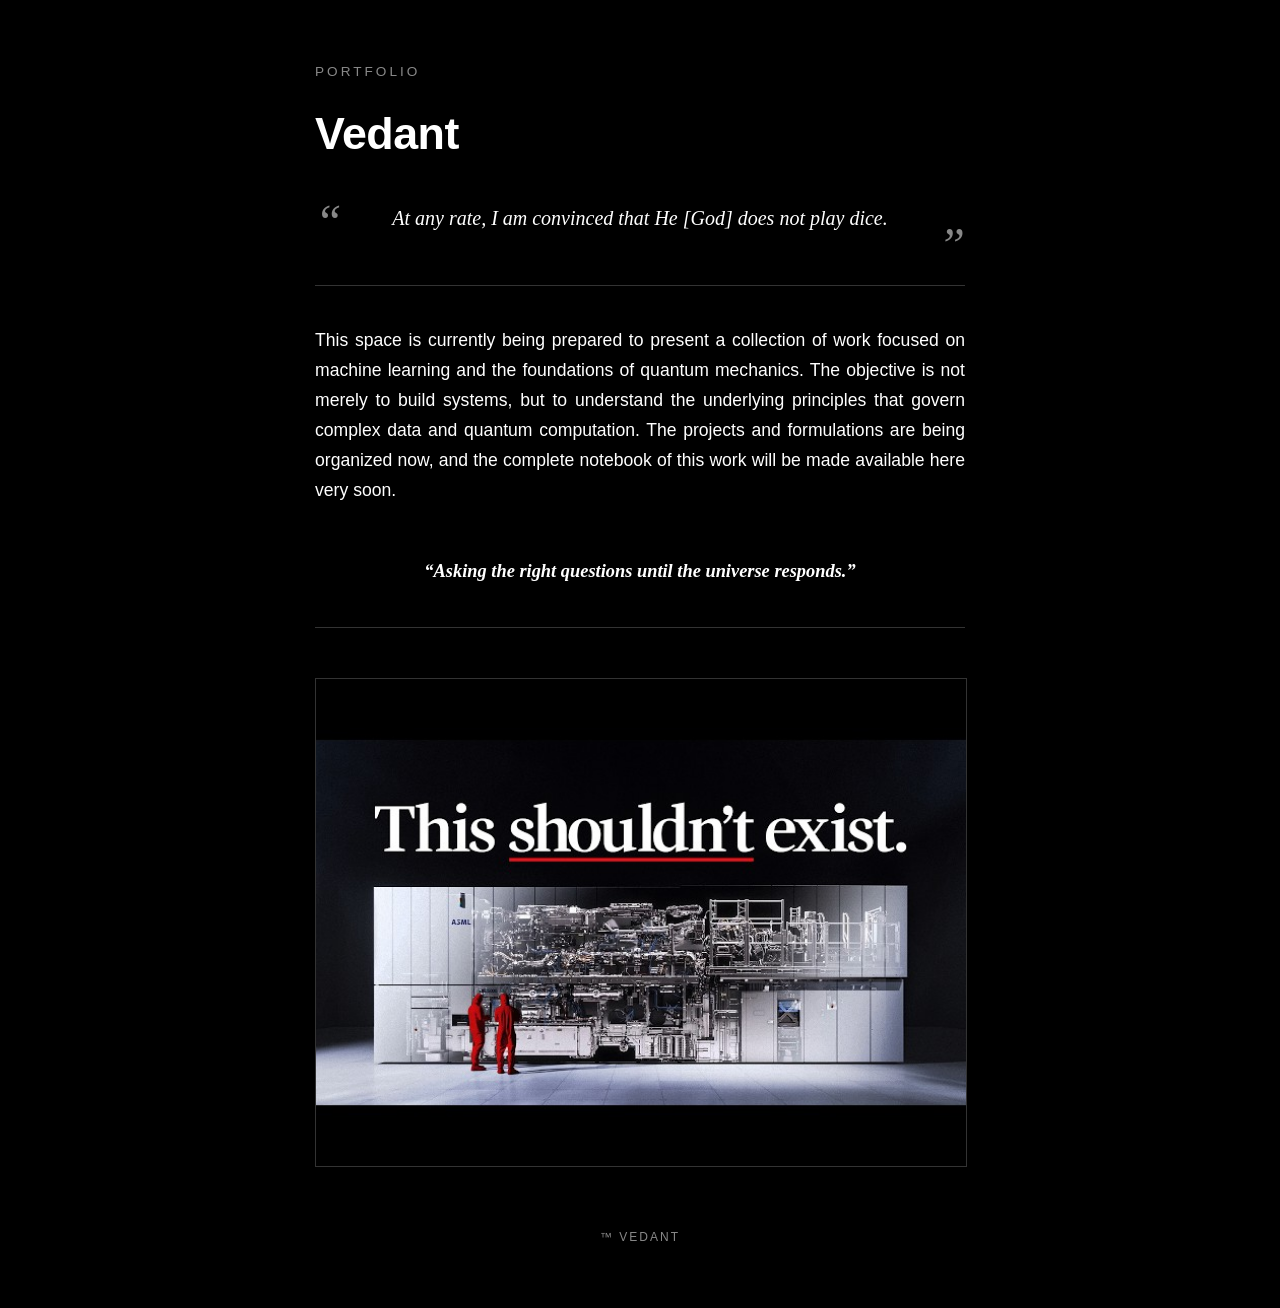
==== index.html @ 319d09ed "Add files via upload" ====
<!DOCTYPE html>
<html lang="en">
<head>
    <meta charset="UTF-8">
    <meta name="viewport" content="width=device-width, initial-scale=1.0">
    <title>Portfolio | Vedant</title>
    <style>
        :root {
            --bg-color: #000000;
            --text-color: #ffffff;
            --accent-color: #ffffff;
            --card-border: #333333;
            --muted-text: #888888;
        }

        body {
            font-family: -apple-system, BlinkMacSystemFont, "Segoe UI", Roboto, Helvetica, Arial, sans-serif;
            background-color: var(--bg-color);
            color: var(--text-color);
            line-height: 1.7;
            margin: 0;
            padding: 60px 20px;
            display: flex;
            flex-direction: column;
            align-items: center;
        }

        .container {
            max-width: 650px;
            width: 100%;
        }

        header {
            margin-bottom: 50px;
        }

        .site-title {
            font-size: 0.85rem;
            text-transform: uppercase;
            letter-spacing: 3px;
            color: var(--muted-text);
            margin: 0 0 12px 0;
        }

        .name-headline {
            font-size: 2.8rem;
            font-weight: 800;
            margin: 0 0 30px 0;
            letter-spacing: -0.5px;
        }

        /* Professional Academic Quote Symbols */
        .academic-quote {
            position: relative;
            font-family: "Georgia", serif;
            font-style: italic;
            font-size: 1.25rem;
            color: var(--text-color);
            margin: 0 0 50px 0;
            padding: 0 30px;
            text-align: center;
        }

        .academic-quote::before {
            content: "“";
            font-size: 3rem;
            font-family: "Georgia", serif;
            position: absolute;
            left: 0;
            top: -20px;
            color: var(--muted-text);
        }

        .academic-quote::after {
            content: "”";
            font-size: 3rem;
            font-family: "Georgia", serif;
            position: absolute;
            right: 0;
            bottom: -50px;
            color: var(--muted-text);
        }

        /* Container Content */
        .content-card {
            border-top: 1px solid var(--card-border);
            border-bottom: 1px solid var(--card-border);
            padding: 40px 0;
            margin-bottom: 50px;
        }

        .main-text {
            font-size: 1.1rem;
            color: var(--text-color);
            margin: 0 0 50px 0; /* Creates explicit two-line height space */
            text-align: justify;
        }

        .sub-quote {
            font-family: "Georgia", serif;
            font-style: italic;
            font-size: 1.15rem;
            color: var(--text-color);
            text-align: center;
            display: block;
            font-weight: bold;
        }

        /* Image Display */
        .image-wrapper {
            width: 100%;
            margin-bottom: 60px;
            border: 1px solid var(--card-border);
        }

        .image-wrapper img {
            width: 100%;
            height: auto;
            display: block;
        }

        /* Small Custom Trademark Container */
        footer {
            width: 100%;
            text-align: center;
        }

        .trademark {
            font-size: 0.75rem;
            letter-spacing: 2px;
            color: var(--muted-text);
            text-transform: uppercase;
        }
    </style>
</head>
<body>

    <div class="container">
        
        <header>
            <p class="site-title">Portfolio</p>
            <h1 class="name-headline"><b>Vedant</b></h1>
            <blockquote class="academic-quote">
                At any rate, I am convinced that He [God] does not play dice.
            </blockquote>
        </header>

        <div class="content-card">
            <p class="main-text">
                This space is currently being prepared to present a collection of work focused on machine learning and the foundations of quantum mechanics. The objective is not merely to build systems, but to understand the underlying principles that govern complex data and quantum computation. The projects and formulations are being organized now, and the complete notebook of this work will be made available here very soon.
            </p>
            <span class="sub-quote">
                “Asking the right questions until the universe responds.”
            </span>
        </div>

        <div class="image-wrapper">
            <img src="profile.jpg" alt="Portfolio Image">
        </div>

        <footer>
            <div class="trademark">
                ™ VEDANT
            </div>
        </footer>

    </div>

</body>
</html>
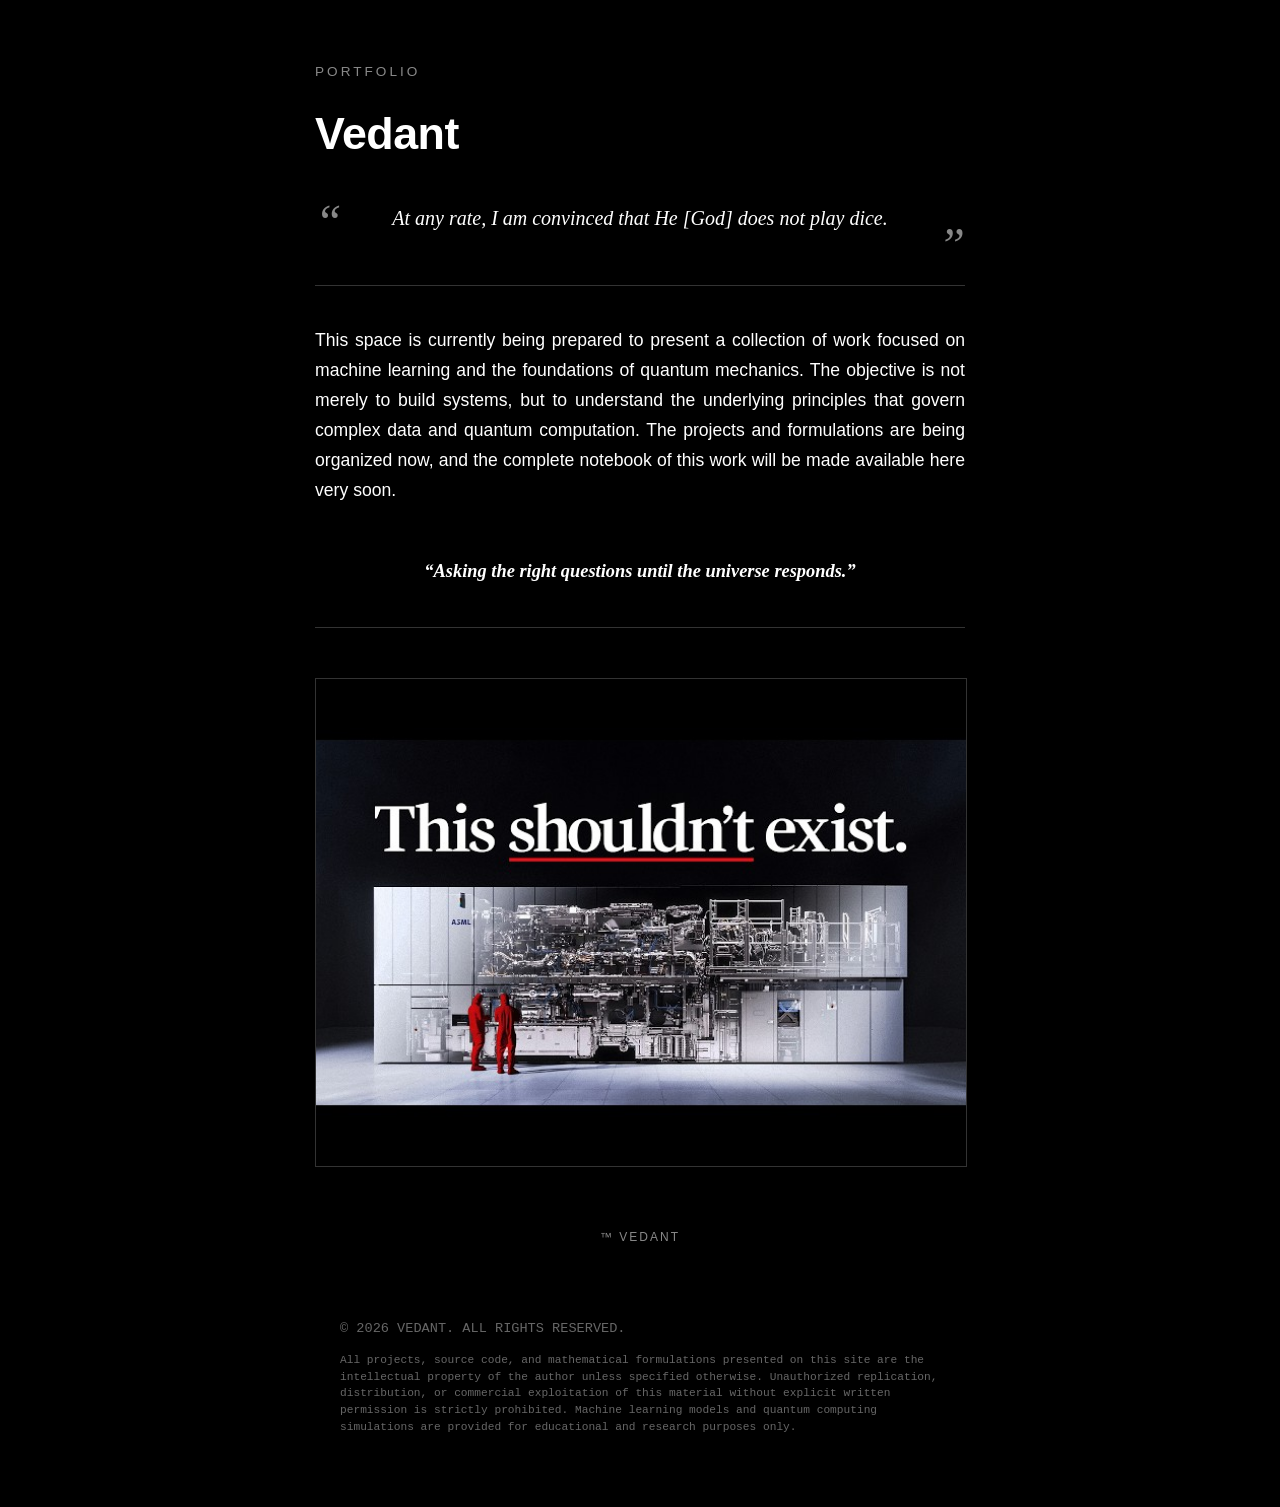
==== commit 3a078d4a: "Update index.html" ====
--- a/index.html
+++ b/index.html
@@ -168,3 +168,33 @@
 
 </body>
 </html>
+<!-- Copyright and Disclaimer Footer -->
+<div class="custom-footer">
+    <p class="copyright-text">&copy; 2026 VEDANT. All rights reserved.</p>
+    <p class="disclaimer-paragraph">
+        All projects, source code, and mathematical formulations presented on this site are the intellectual property of the author unless specified otherwise. Unauthorized replication, distribution, or commercial exploitation of this material without explicit written permission is strictly prohibited. Machine learning models and quantum computing simulations are provided for educational and research purposes only.
+    </p>
+</div>
+
+<style>
+    .custom-footer {
+        margin-top: 2rem;
+        padding-top: 1.5rem;
+        font-family: ui-monospace, SFMono-Regular, SF Mono, Menlo, Monaco, Consolas, "Liberation Mono", "Courier New", monospace;
+        color: rgba(255, 255, 255, 0.4); /* Muted off-white to perfectly blend with the minimal dark theme */
+        text-align: left;
+    }
+
+    .copyright-text {
+        font-size: 0.85rem;
+        font-weight: 500;
+        margin-bottom: 0.5rem;
+        text-transform: uppercase;
+    }
+
+    .disclaimer-paragraph {
+        font-size: 0.7rem;
+        line-height: 1.5;
+        max-width: 600px;
+    }
+</style>
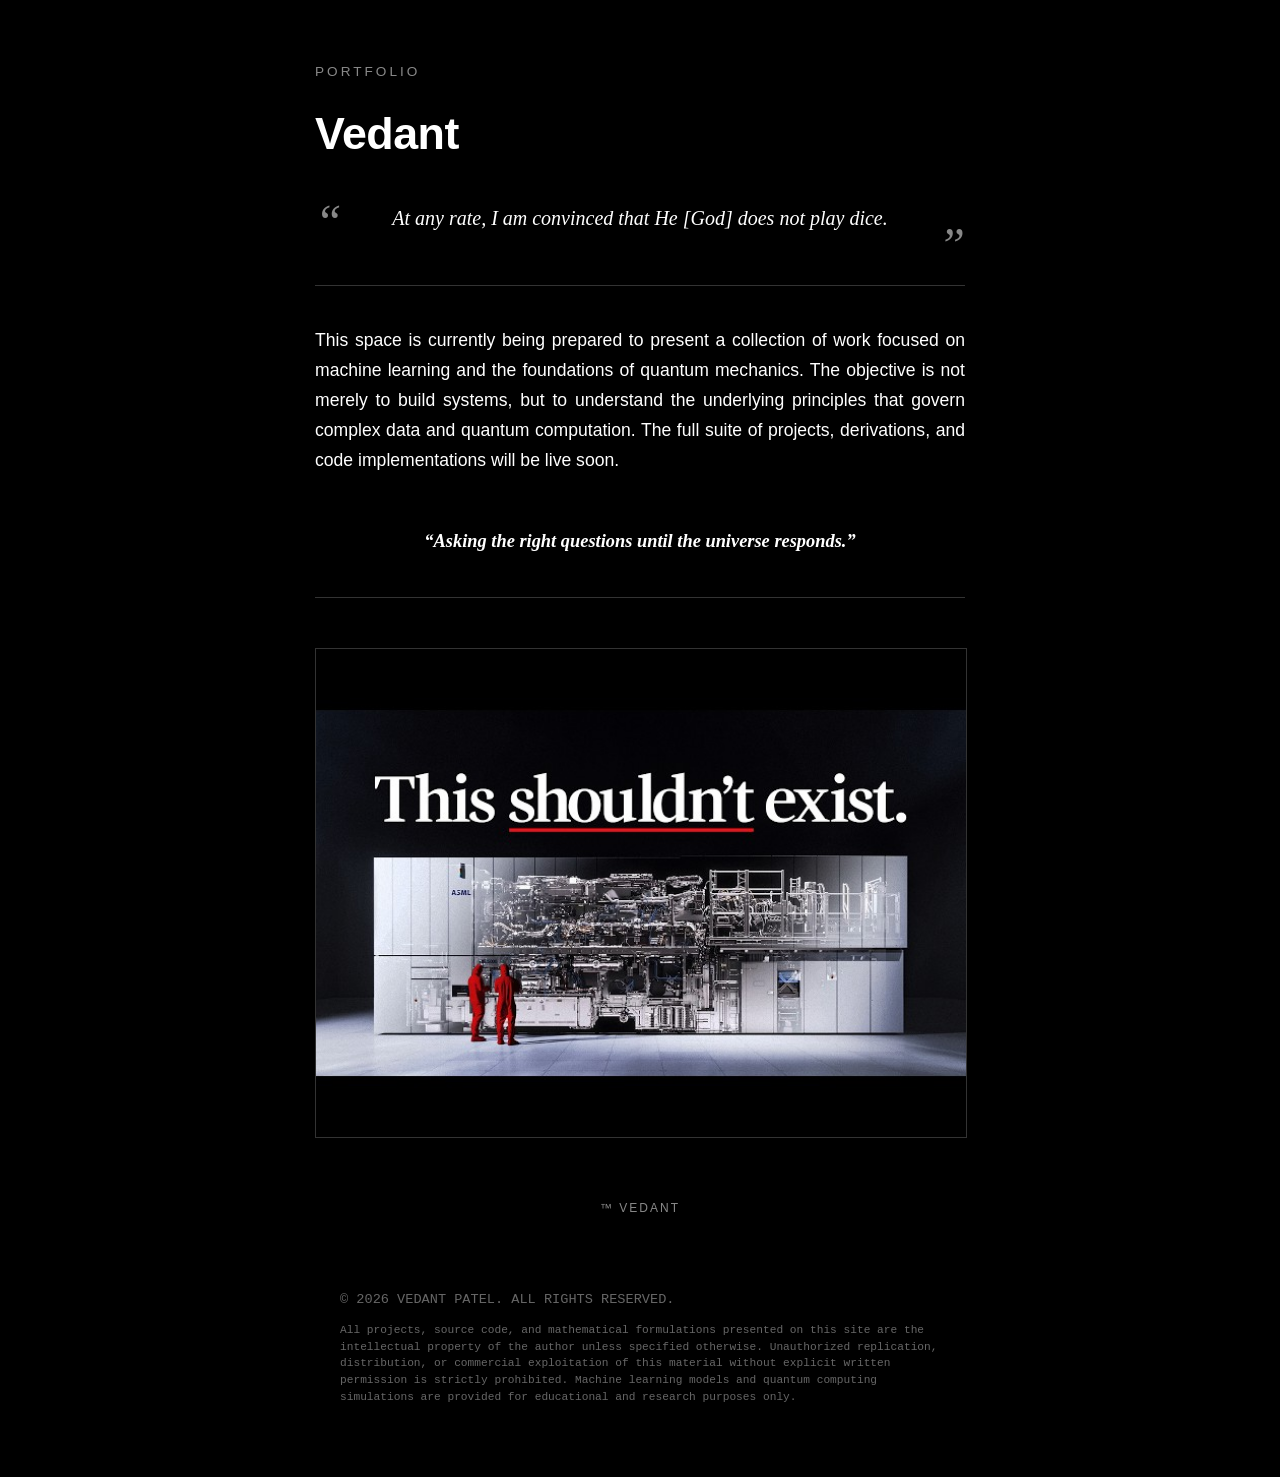
==== commit e143d638: "Upd" ====
--- a/index.html
+++ b/index.html
@@ -131,6 +131,113 @@
             color: var(--muted-text);
             text-transform: uppercase;
         }
+
+        /* =======================================
+           SAFE COOKIE POPUP SYSTEM (MULTIPLE OPTIONS)
+           ======================================= */
+        
+        /* Backdrop Overlay */
+        #pf-cookie-modal {
+            position: fixed;
+            top: 0;
+            left: 0;
+            width: 100%;
+            height: 100%;
+            background: rgba(0, 0, 0, 0.75); /* Dark mask */
+            z-index: 99999;
+            display: none; /* Controlled by JS */
+            justify-content: center;
+            align-items: center;
+            padding: 20px;
+        }
+
+        /* The Card Design */
+        #pf-cookie-modal .pf-cookie-content {
+            position: relative;
+            width: 100%;
+            max-width: 440px;
+            background: #111111; 
+            border: 1px solid var(--card-border);
+            padding: 45px 35px 35px 35px;
+            text-align: center;
+            border-radius: 4px;
+            box-shadow: 0 20px 40px rgba(0, 0, 0, 0.6);
+        }
+
+        /* Content Text */
+        #pf-cookie-modal .pf-cookie-content p {
+            color: var(--text-color);
+            font-size: 0.95rem;
+            font-weight: 400;
+            line-height: 1.6;
+            margin: 0 0 25px 0;
+            text-align: center;
+        }
+
+        /* Main Action Button (Accept All) */
+        #pf-cookie-modal .pf-cookie-content .btn-accept {
+            background: var(--accent-color);
+            color: var(--bg-color);
+            padding: 12px 0;
+            font-size: 0.9rem;
+            font-weight: 700;
+            letter-spacing: 1px;
+            text-transform: uppercase;
+            width: 100%;
+            border: 1px solid var(--accent-color);
+            border-radius: 2px;
+            cursor: pointer;
+            transition: all 0.2s ease;
+            margin-bottom: 20px;
+        }
+
+        #pf-cookie-modal .pf-cookie-content .btn-accept:hover {
+            background: transparent;
+            color: var(--text-color);
+        }
+
+        /* Secondary Link Actions Container */
+        #pf-cookie-modal .pf-cookie-options {
+            display: flex;
+            justify-content: space-between;
+            gap: 15px;
+            padding: 0 5px;
+        }
+
+        /* Minimal Sub-options Links */
+        #pf-cookie-modal .pf-cookie-options button {
+            background: transparent;
+            border: none;
+            color: var(--muted-text);
+            font-size: 0.8rem;
+            text-transform: uppercase;
+            letter-spacing: 1px;
+            cursor: pointer;
+            padding: 5px 0;
+            transition: color 0.2s ease;
+            text-decoration: underline;
+            text-underline-offset: 4px;
+        }
+
+        #pf-cookie-modal .pf-cookie-options button:hover {
+            color: var(--text-color);
+        }
+
+        /* Clean "X" Close Button */
+        #pf-cookie-modal .pf-cookie-close {
+            position: absolute;
+            top: 15px;
+            right: 20px;
+            font-size: 24px;
+            color: var(--muted-text);
+            cursor: pointer;
+            line-height: 1;
+            transition: color 0.2s ease;
+        }
+
+        #pf-cookie-modal .pf-cookie-close:hover {
+            color: var(--text-color);
+        }
     </style>
 </head>
 <body>
@@ -147,7 +254,7 @@
 
         <div class="content-card">
             <p class="main-text">
-                This space is currently being prepared to present a collection of work focused on machine learning and the foundations of quantum mechanics. The objective is not merely to build systems, but to understand the underlying principles that govern complex data and quantum computation. The projects and formulations are being organized now, and the complete notebook of this work will be made available here very soon.
+                This space is currently being prepared to present a collection of work focused on machine learning and the foundations of quantum mechanics. The objective is not merely to build systems, but to understand the underlying principles that govern complex data and quantum computation. The full suite of projects, derivations, and code implementations will be live soon.
             </p>
             <span class="sub-quote">
                 “Asking the right questions until the universe responds.”
@@ -166,11 +273,51 @@
 
     </div>
 
+    <!-- Isolated Cookie Modal UI with Multiple Choice Layout -->
+    <div id="pf-cookie-modal">
+        <div class="pf-cookie-content">
+            <span class="pf-cookie-close" onclick="closeCookieModal()">&times;</span>
+            <p>Our website uses cookies to improve your user experience. By continuing to explore this workspace, you agree to our privacy policy.</p>
+            
+            <!-- Primary Action -->
+            <button type="button" class="btn-accept" onclick="closeCookieModal()">Accept All</button>
+            
+            <!-- Secondary Actions -->
+            <div class="pf-cookie-options">
+                <button type="button" onclick="closeCookieModal()">Reject All</button>
+                <button type="button" onclick="closeCookieModal()">Mandatory Only</button>
+            </div>
+        </div>
+    </div>
+
+    <!-- Script Handling Popup Trigger Safely -->
+    <script>
+        const cookieModal = document.getElementById("pf-cookie-modal");
+
+        function showCookieModal() {
+            if (cookieModal) {
+                cookieModal.style.display = "flex";
+            }
+        }
+
+        function closeCookieModal() {
+            if (cookieModal) {
+                cookieModal.style.display = "none";
+            }
+        }
+
+        // Delay popup trigger by 2 seconds (2000ms) after layout renders
+        window.addEventListener('DOMContentLoaded', () => {
+            setTimeout(showCookieModal, 2000);
+        });
+    </script>
+
 </body>
 </html>
+
 <!-- Copyright and Disclaimer Footer -->
 <div class="custom-footer">
-    <p class="copyright-text">&copy; 2026 VEDANT. All rights reserved.</p>
+    <p class="copyright-text">&copy; 2026 VEDANT PATEL. All rights reserved.</p>
     <p class="disclaimer-paragraph">
         All projects, source code, and mathematical formulations presented on this site are the intellectual property of the author unless specified otherwise. Unauthorized replication, distribution, or commercial exploitation of this material without explicit written permission is strictly prohibited. Machine learning models and quantum computing simulations are provided for educational and research purposes only.
     </p>
@@ -197,4 +344,4 @@
         line-height: 1.5;
         max-width: 600px;
     }
-</style>
+</style>
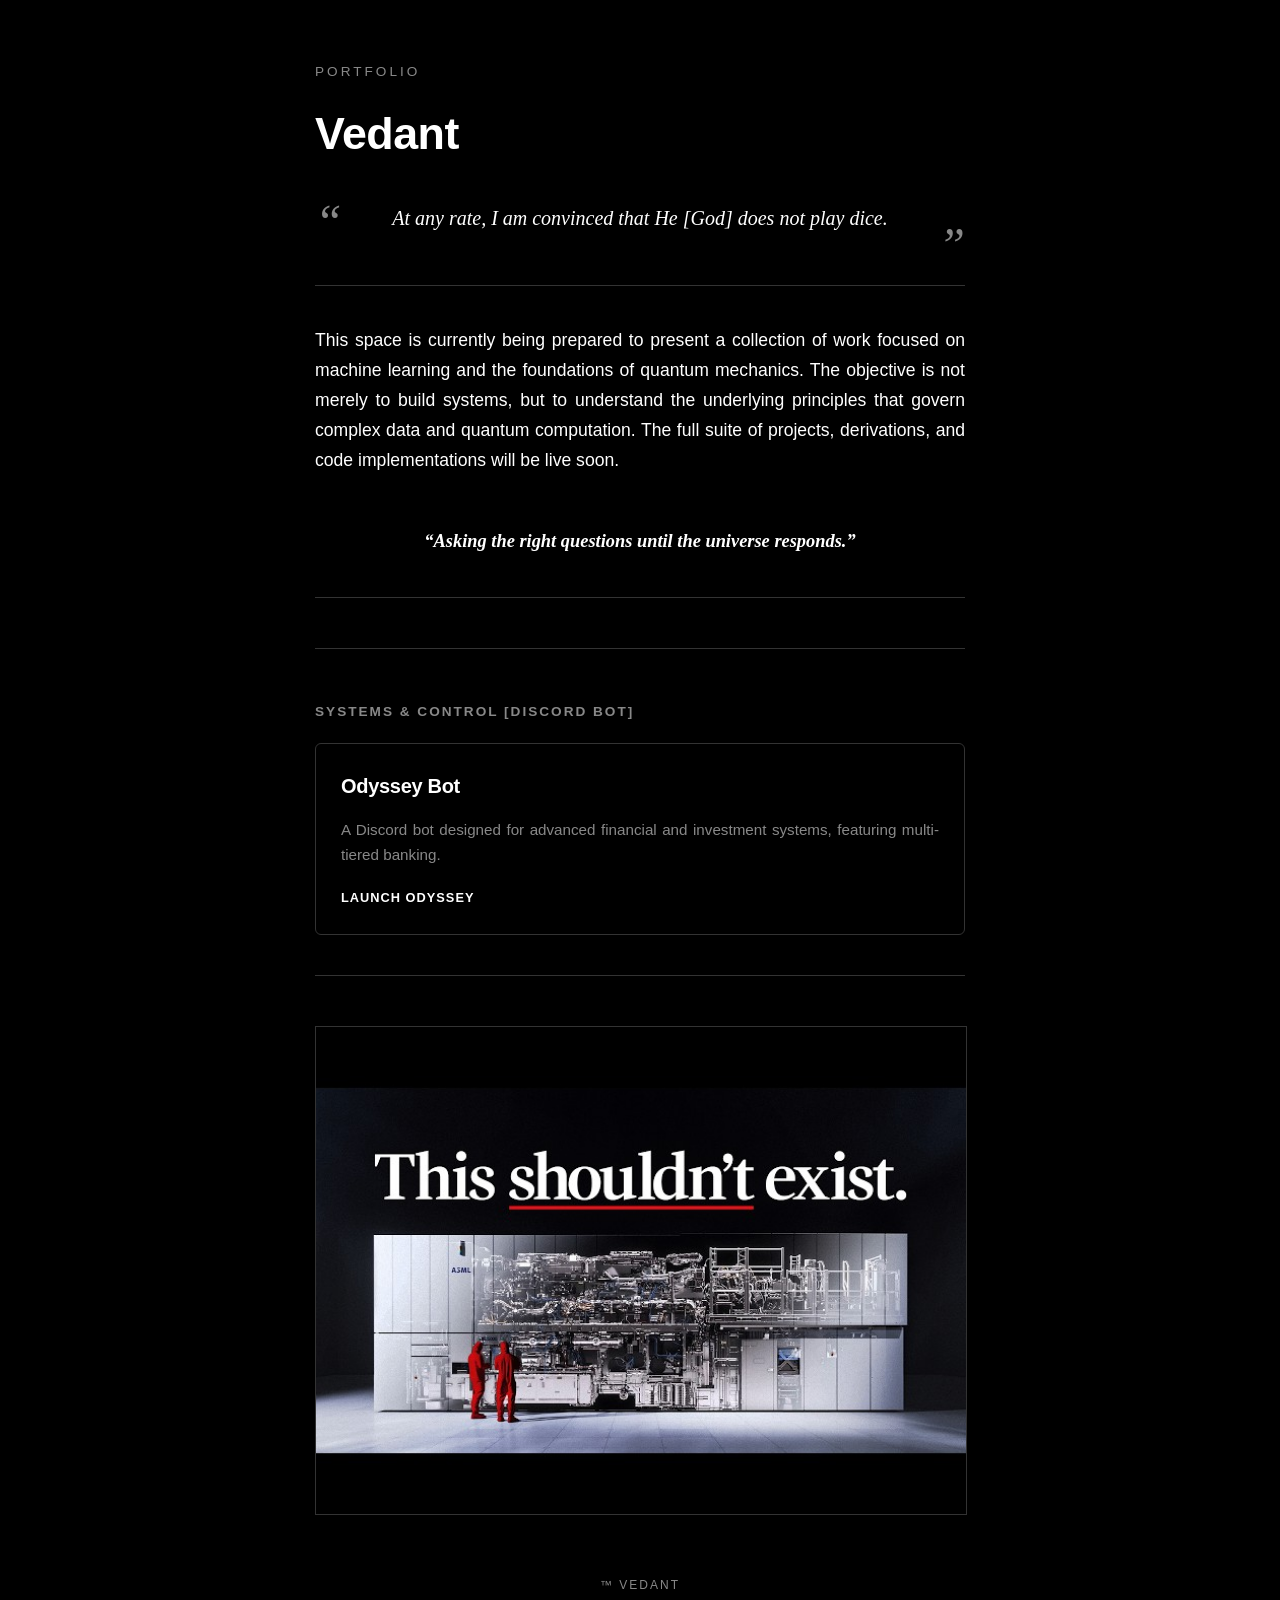
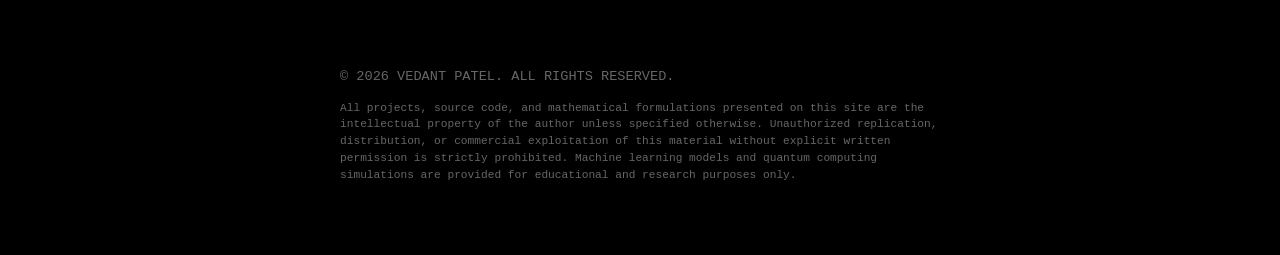
==== commit 01031cc4: "update bot" ====
--- a/index.html
+++ b/index.html
@@ -260,6 +260,21 @@
                 “Asking the right questions until the universe responds.”
             </span>
         </div>
+        <div style="border-top: 1px solid #333333; border-bottom: 1px solid #333333; padding: 40px 0; margin-bottom: 50px; width: 100%;">
+    <h2 style="font-size: 0.85rem; text-transform: uppercase; letter-spacing: 2px; color: #888888; margin-bottom: 20px; font-family: -apple-system, BlinkMacSystemFont, sans-serif;">Systems & Control [Discord Bot]</h2>
+    
+    <a href="BotPanel/bot.html" style="background: #000000; border: 1px solid #333333; border-radius: 6px; padding: 25px; display: flex; flex-direction: column; gap: 15px; text-decoration: none; color: #ffffff; cursor: pointer; transition: background 0.2s ease, border-color 0.2s ease; font-family: -apple-system, BlinkMacSystemFont, sans-serif;">
+        <div style="display: flex; justify-content: space-between; align-items: center;">
+            <span style="font-size: 1.25rem; font-weight: 700; letter-spacing: -0.3px;">Odyssey Bot</span>
+        </div>
+        <p style="font-size: 0.95rem; color: #888888; margin: 0; line-height: 1.6; text-align: justify;">
+            A Discord bot designed for advanced financial and investment systems, featuring multi-tiered banking.
+        </p>
+        <div style="font-size: 0.8rem; text-transform: uppercase; letter-spacing: 1px; font-weight: 700; color: #ffffff; margin-top: 5px; display: flex; align-items: center; gap: 5px;">
+            Launch Odyssey
+        </div>
+             </a>
+         </div>
 
         <div class="image-wrapper">
             <img src="profile.jpg" alt="Portfolio Image">
@@ -273,16 +288,14 @@
 
     </div>
 
-    <!-- Isolated Cookie Modal UI with Multiple Choice Layout -->
     <div id="pf-cookie-modal">
         <div class="pf-cookie-content">
             <span class="pf-cookie-close" onclick="closeCookieModal()">&times;</span>
             <p>Our website uses cookies to improve your user experience. By continuing to explore this workspace, you agree to our privacy policy.</p>
             
-            <!-- Primary Action -->
+          
             <button type="button" class="btn-accept" onclick="closeCookieModal()">Accept All</button>
             
-            <!-- Secondary Actions -->
             <div class="pf-cookie-options">
                 <button type="button" onclick="closeCookieModal()">Reject All</button>
                 <button type="button" onclick="closeCookieModal()">Mandatory Only</button>
@@ -290,7 +303,6 @@
         </div>
     </div>
 
-    <!-- Script Handling Popup Trigger Safely -->
     <script>
         const cookieModal = document.getElementById("pf-cookie-modal");
 
@@ -306,7 +318,6 @@
             }
         }
 
-        // Delay popup trigger by 2 seconds (2000ms) after layout renders
         window.addEventListener('DOMContentLoaded', () => {
             setTimeout(showCookieModal, 2000);
         });
@@ -315,7 +326,6 @@
 </body>
 </html>
 
-<!-- Copyright and Disclaimer Footer -->
 <div class="custom-footer">
     <p class="copyright-text">&copy; 2026 VEDANT PATEL. All rights reserved.</p>
     <p class="disclaimer-paragraph">
